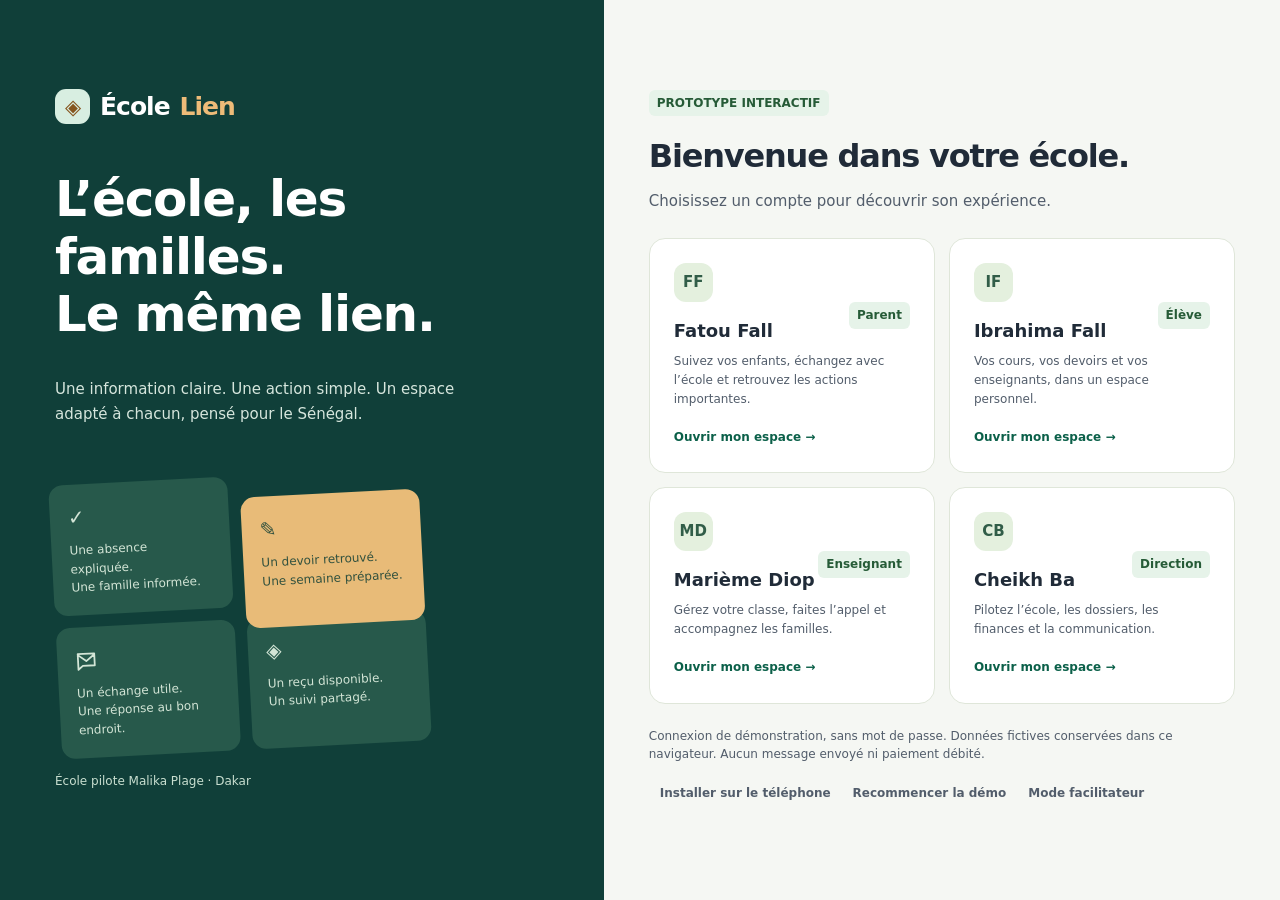
==== app.html @ 13fc46bd "Publish ÉcoleLien pilot prototype for online testing Static site for GitHub Pages: preview page, app" ====
<!doctype html><html lang="fr"><head><meta charset="utf-8"><meta name="robots" content="noindex, nofollow"><meta name="viewport" content="width=device-width,initial-scale=1,viewport-fit=cover"><meta name="theme-color" content="#0f5149"><meta name="description" content="ÉcoleLien, prototype de communication scolaire pour le Sénégal. Espaces parents, élèves, enseignants et direction."><title>ÉcoleLien · Votre école au quotidien</title><link rel="stylesheet" href="app.css"><link rel="stylesheet" href="screens.css"><link rel="stylesheet" href="readability.css?v=2"><link rel="stylesheet" href="pilot.css?v=3"><link rel="stylesheet" href="merge.css?v=4"><link rel="manifest" href="manifest.webmanifest"><link rel="apple-touch-icon" href="icon-192.png"></head><body><div id="root"></div><dialog id="modal"></dialog><div id="toast" role="status" hidden></div><script src="app.js"></script><script src="screens.js"></script><script src="location.js"></script><script src="pwa.js"></script><script src="merge.js?v=4"></script></body></html>
---- app.css ----
:root{--ink:#173c36;--green:#0f7561;--navy:#103f39;--mint:#d8eee1;--bg:#f5f7f3;--line:#e1e8df;--muted:#73827b;--amber:#a66a20;--rose:#9e4542}*{box-sizing:border-box}body{margin:0;background:var(--bg);color:var(--ink);font:14px system-ui,-apple-system,BlinkMacSystemFont,'Segoe UI',sans-serif}h1,h2,h3,.brand{font-family:system-ui,sans-serif}h1{font-size:32px;letter-spacing:-1.2px;margin:0 0 7px}h2{font-size:18px;margin:0 0 18px;letter-spacing:-.4px}h3{font-size:15px;margin:0 0 7px}p{line-height:1.65}button,input,select,textarea{font:inherit}button,a,select{touch-action:manipulation}button{cursor:pointer;border:0;border-radius:10px;background:#edf2eb;color:var(--ink);padding:11px 15px;font-weight:600}button:hover{filter:brightness(.96)}button:focus-visible,a:focus-visible{outline:3px solid #e9b25f;outline-offset:3px}button:disabled{opacity:.6;cursor:default}.primary{background:var(--green);color:white}.dark{background:var(--navy);color:white}.ghost{background:transparent;padding:7px;color:var(--muted)}.small{font-size:12px;padding:8px 11px}.danger{background:#f7e4e0;color:var(--rose)}a{color:var(--green)}input,select,textarea{border:1px solid #d8e2d8;background:white;color:var(--ink);border-radius:9px;padding:11px;width:100%}input[type=checkbox],input[type=radio]{width:auto;accent-color:var(--green)}label{display:block;font-size:12px;font-weight:600;margin:12px 0 6px}textarea{min-height:100px;resize:vertical}.brand{font-size:25px;font-weight:800;letter-spacing:-1px;display:flex;align-items:center;gap:10px}.mark{width:35px;height:35px;background:#d8eee1;color:#154c40;border-radius:11px;display:grid;place-items:center;font-size:21px}.brand em{color:#edbb78;font-style:normal}aside{width:238px;height:100vh;position:fixed;top:0;background:var(--navy);padding:28px 20px;color:#fff;display:flex;flex-direction:column}aside .school{font-size:11px;color:#a9c3b8;margin-top:25px;border-top:1px solid #366055;padding-top:18px}.nav{display:grid;gap:6px;margin-top:22px}.nav button{display:flex;align-items:center;gap:12px;text-align:left;background:transparent;color:#b8d1c3;font-size:13px;padding:12px}.nav button.active{background:#2b5b4e;color:white}.nav .count{margin-left:auto;background:#ddbc7c;color:#24493b;padding:2px 6px;border-radius:5px;font-size:10px}.aside-foot{margin-top:auto;padding-top:25px;color:#b1c7bc;font-size:11px}.aside-foot p{margin:7px 0}.main{margin-left:238px;max-width:1550px;padding:0 40px 50px}.top{height:83px;border-bottom:1px solid var(--line);display:flex;align-items:center;justify-content:space-between;gap:15px}.top-left{font-size:12px;color:var(--muted)}.top-right{display:flex;align-items:center;gap:14px}.identity{display:flex;align-items:center;gap:10px}.avatar{width:39px;height:39px;border-radius:12px;background:#dcebdd;display:grid;place-items:center;font-weight:800;color:#315d48}.identity b{display:block;font-size:12px}.identity small{color:var(--muted);font-size:10px}.content{padding-top:28px}.subtitle{color:var(--muted);margin:0 0 24px}.page-head{display:flex;align-items:center;justify-content:space-between;gap:18px}.demo{font-size:10px;padding:8px 12px;border-radius:7px;background:#f7efd9;color:#8c702b;margin-top:15px}.hero{position:relative;background:var(--navy);color:white;border-radius:20px;padding:28px;margin:24px 0;overflow:hidden;display:flex;align-items:center;justify-content:space-between;gap:20px}.hero:after{content:'';width:220px;height:220px;border:35px solid #285a4c;border-radius:50%;position:absolute;right:20px;top:-130px;pointer-events:none}.hero h2{font-size:24px;max-width:590px;margin:10px 0}.hero p{color:#b6d0c1;margin:0;max-width:530px}.hero button{position:relative;z-index:1;white-space:nowrap;background:#e8c181;color:#294a38}.eyebrow{font-size:10px;font-weight:700;letter-spacing:1.5px;text-transform:uppercase;color:#a7cbbb}.stats{display:grid;grid-template-columns:repeat(4,1fr);gap:15px;margin:22px 0}.stat{padding:20px;background:white;border:1px solid var(--line);border-radius:15px}.stat .label{display:flex;justify-content:space-between;color:var(--muted);font-size:12px}.stat strong{font-size:27px;display:block;margin:10px 0 5px;letter-spacing:-1px}.stat small{color:var(--muted);font-size:11px}.stat .icon{width:26px;height:26px;border-radius:8px;background:#edf4ea;display:grid;place-items:center;color:#4a795a}.grid{display:grid;grid-template-columns:1.6fr 1fr;gap:20px}.grid.equal{grid-template-columns:1fr 1fr}.card{background:white;border:1px solid var(--line);border-radius:16px;padding:23px;margin-bottom:20px}.card-head{display:flex;align-items:center;justify-content:space-between;gap:10px;margin-bottom:16px}.card-head h2{margin:0}.tag{display:inline-block;border-radius:6px;padding:4px 8px;font-size:10px;font-weight:600;background:#e6f3e9;color:#427453}.tag.amber{background:#fbefda;color:#9b6928}.tag.blue{background:#e8edf8;color:#4b69a4}.tag.rose{background:#fae9e5;color:#a5574a}.meta{font-size:11px;color:var(--muted);margin:6px 0}.row{display:flex;justify-content:space-between;align-items:center;gap:14px;padding:15px 0;border-bottom:1px solid #eef1e9}.row:last-child{border:0}.row p{margin:5px 0}.row .body{flex:1}.row.start{align-items:flex-start}.datebox{min-width:45px;border-radius:10px;padding:8px;text-align:center;background:#f1f4eb;color:#5d7954;font-size:10px}.datebox strong{font-size:19px;display:block}.toolbar{display:flex;gap:10px;align-items:center;flex-wrap:wrap;margin:18px 0}.toolbar input{flex:1;min-width:170px}.toolbar select{width:auto}.tabs{display:flex;gap:7px;flex-wrap:wrap;margin:18px 0}.tabs button{border-radius:30px;font-size:12px;padding:9px 14px}.tabs button.active{background:var(--mint);color:#245c43}.children{display:flex;gap:10px}.child{padding:12px 16px;background:white;border:1px solid var(--line);border-radius:14px;display:flex;align-items:center;gap:12px}.child.active{border-color:#559f75;background:#eef7ee}.child small{display:block;color:var(--muted);font-size:10px;margin-top:4px}.child .avatar{width:30px;height:30px;font-size:12px}.quick{display:grid;grid-template-columns:repeat(3,1fr);gap:9px}.quick button{text-align:left;padding:17px 13px;background:#f2f6ee;min-height:94px}.quick span{display:block;color:#47805a;font-size:20px;margin-bottom:13px}.post{padding:20px 0;border-bottom:1px solid var(--line)}.post:last-child{border:0}.post .post-head{display:flex;justify-content:space-between;align-items:flex-start}.post h3{font-size:17px;margin-top:8px}.post p{color:#5e7367;font-size:13px}.post button{font-size:12px}.post-footer{display:flex;gap:10px;align-items:center;flex-wrap:wrap}.checkline{display:flex;align-items:center;gap:10px}.checkline label{margin:0;font-size:12px}.taskdone{text-decoration:line-through;color:#8b9b8d}.list-select{width:180px}.empty{padding:25px;text-align:center;color:var(--muted)}.bubble{background:#eff4eb;border-radius:12px;padding:13px 16px;margin:12px 0;max-width:85%;font-size:13px}.bubble.mine{margin-left:auto;background:#ddefe0}.bubble small{display:block;color:#7a8e7b;font-size:10px;margin-bottom:5px}.chat-scroll{max-height:350px;overflow:auto}.conversation{width:100%;text-align:left;background:transparent;border-bottom:1px solid var(--line);border-radius:0;padding:17px 0}.conversation.active{color:var(--green)}.table-wrap{overflow:auto}table{width:100%;border-collapse:collapse;font-size:12px}td,th{text-align:left;padding:12px 9px;border-bottom:1px solid var(--line);vertical-align:middle}th{color:var(--muted);font-size:11px;font-weight:500}td select{min-width:105px;padding:7px;font-size:11px}.help{font-size:11px;color:var(--muted);line-height:1.65}.document{display:flex;align-items:center;gap:13px;padding:16px;background:#f5f7f0;border-radius:12px;margin:12px 0}.document .body{flex:1}.file-icon{width:40px;height:45px;background:#e1ecdf;border-radius:8px;display:grid;place-items:center;color:#497755;font-weight:700;font-size:10px}.notice{background:#edf5e8;border-radius:12px;padding:15px;color:#56734e;font-size:12px;margin:15px 0}.notice.amber{background:#fbf0de;color:#8d702e}.progress{height:7px;background:#edf1e9;border-radius:7px;margin:12px 0}.progress i{display:block;height:7px;background:#68a879;border-radius:7px}.week{display:grid;grid-template-columns:repeat(5,minmax(100px,1fr));gap:12px;min-width:600px}.day{background:#f4f6ef;border-radius:12px;padding:12px}.day h3{font-size:12px}.lesson{background:white;border-left:3px solid #6fa485;border-radius:6px;margin:12px 0;padding:12px 8px;font-size:12px}.lesson small{display:block;font-size:10px;color:var(--muted);margin:6px 0}.bottom-nav{display:none}dialog{border:0;border-radius:19px;padding:27px;max-width:540px;width:92%;max-height:90vh;overflow:auto;box-shadow:0 20px 90px #15332655}dialog::backdrop{background:#103e3870}dialog h2{font-size:22px}dialog .actions{display:flex;justify-content:flex-end;gap:9px;margin-top:20px}#toast{position:fixed;bottom:28px;right:25px;z-index:20;background:var(--navy);color:white;padding:15px 22px;border-radius:12px;max-width:85vw;box-shadow:0 10px 30px #103e3820}.login{display:grid;grid-template-columns:1fr 1.12fr;min-height:100vh}.login-intro{position:relative;background:var(--navy);padding:70px 55px;color:white;display:flex;flex-direction:column;justify-content:center;overflow:hidden}.login-intro h1{font-size:50px;line-height:1.15;max-width:470px;margin:45px 0 18px}.login-intro p{color:#b7cdbf;max-width:400px}.illustration{margin-top:35px;max-width:370px;display:grid;grid-template-columns:1fr 1fr;gap:12px;transform:rotate(-3deg)}.illustration div{border-radius:14px;padding:18px;background:#27594b;color:#d3e5d6;font-size:12px}.illustration div:nth-child(2){background:#e8bb78;color:#31513e;transform:translateY(22px)}.illustration b{font-size:20px;display:block;margin-bottom:8px}.login-panel{padding:50px 45px;align-self:center}.account-grid{display:grid;grid-template-columns:1fr 1fr;gap:14px;margin-top:25px}.account{background:white;border:1px solid #dfe6d9;border-radius:16px;padding:24px;text-align:left;min-height:200px;transition:.15s}.account:hover{transform:translateY(-3px);border-color:#519867;box-shadow:0 8px 25px #1c402c09}.account h3{font-size:18px;margin:15px 0 7px}.account p{font-size:12px;font-weight:400;color:var(--muted);margin:0 0 17px}.account .arrow{font-size:12px;color:var(--green)}.account .avatar{background:#e4f0de}.settings{display:grid;gap:13px}.settings .row{align-items:flex-start}.settings select{width:200px}.activity-dot{width:8px;height:8px;border-radius:50%;background:#7fac78;flex-shrink:0}.profile-card{display:flex;gap:15px;align-items:center}.pillrow{display:flex;gap:10px;flex-wrap:wrap}.footnote{font-size:10px;color:#8c988c;padding:10px 0}.statusbar{display:none}.long{white-space:normal}@media(min-width:1600px){.main{margin:auto;padding-left:275px}}@media(max-width:1100px){.main{padding:0 24px 40px}.quick{grid-template-columns:1fr 1fr}.top-left{max-width:160px}.login-intro{padding:40px}.login-intro h1{font-size:42px}.account{padding:18px}}@media(max-width:780px){aside{display:none}.main{margin:0;padding:0 18px 100px}.top{height:70px}.top-left{font-size:11px}.identity small{display:none}.identity b{font-size:11px}.identity .avatar{width:33px;height:33px}.content{padding-top:24px}h1{font-size:27px}.subtitle{font-size:12px;margin-bottom:20px}.page-head{align-items:flex-start}.stats{gap:10px;grid-template-columns:1fr 1fr}.stat{padding:16px}.stat strong{font-size:24px}.grid,.grid.equal{grid-template-columns:1fr;gap:0}.card{padding:19px}.hero{padding:22px;flex-direction:column;align-items:flex-start}.hero h2{font-size:22px}.hero p{font-size:12px}.hero button{margin-top:5px}.hero:after{right:-100px}.children{overflow:auto}.child{white-space:nowrap;flex-shrink:0;padding:10px 12px}.quick{grid-template-columns:repeat(3,1fr)}.quick button{font-size:11px;padding:13px 10px;min-height:80px}.bottom-nav{display:flex;position:fixed;bottom:0;left:0;right:0;z-index:10;padding:9px 8px calc(9px + env(safe-area-inset-bottom));background:#fffffff5;backdrop-filter:blur(12px);border-top:1px solid var(--line);justify-content:space-around}.bottom-nav button{background:transparent;font-size:9px;color:#7d8e7d;padding:6px;min-width:48px}.bottom-nav button span{display:block;font-size:19px;margin-bottom:4px}.bottom-nav .active{color:var(--green);background:#edf5e9}.demo{font-size:9px;line-height:1.5}.top .ghost{font-size:10px}.login{grid-template-columns:1fr}.login-intro{padding:27px}.login-intro h1{font-size:34px;margin:28px 0 10px}.login-intro p{font-size:12px}.illustration{display:none}.login-panel{padding:28px 20px}.login-panel h1{font-size:26px}.account{padding:17px;min-height:187px}.account h3{font-size:16px}.account p{font-size:11px}.account-grid{gap:10px}.toolbar select{max-width:100%}.list-select{width:130px}.settings select{width:150px}#toast{bottom:92px;left:18px;right:18px;max-width:none;font-size:12px}.document{flex-wrap:wrap}.top-right{gap:6px}.settings .row{flex-wrap:wrap}}
/* Platform-specific mobile prototypes. */
body[data-platform]{padding-top:32px}body[data-platform] .statusbar{display:flex;height:32px;position:fixed;top:0;left:0;right:0;z-index:30;align-items:center;justify-content:space-between;padding:0 23px;background:#f5f7f3;font-size:11px;font-weight:700;color:#163e34}body[data-platform] .camera{background:#183b30;position:absolute;left:50%;transform:translateX(-50%);top:5px;width:90px;height:21px;border-radius:14px}body[data-platform=android] .camera{height:10px;width:10px;border-radius:50%;top:10px}body[data-platform] .gesture{position:fixed;bottom:4px;left:50%;transform:translateX(-50%);width:110px;height:4px;border-radius:4px;background:#183b30;z-index:40;pointer-events:none}body[data-platform=android] .gesture{width:90px}body[data-platform] .bottom-nav{padding-bottom:21px}body[data-platform=ios]{--bg:#f2f3f5;font-family:-apple-system,BlinkMacSystemFont,'Segoe UI',sans-serif}body[data-platform=ios] .card{border:0;border-radius:16px}body[data-platform=ios] .top{background:#f2f3f5;border-bottom:0}body[data-platform=ios] h1{font-size:29px;font-weight:800}body[data-platform=ios] .bottom-nav{background:#f9fafbf2}body[data-platform=ios] .bottom-nav button.active{background:transparent}body[data-platform=ios] .tabs button{border-radius:9px}body[data-platform=ios] .demo{border-radius:9px}body[data-platform=ios] .primary{border-radius:11px}body[data-platform=android]{--bg:#f5f7ee;--line:#dfe6d7;font-family:Roboto,'Segoe UI',system-ui,sans-serif}body[data-platform=android] .card{border-radius:22px;background:#fffef8}body[data-platform=android] .primary{border-radius:25px;padding-left:20px;padding-right:20px}body[data-platform=android] .top{background:#edf3e2;border:0;margin:0 -18px;padding:0 18px}body[data-platform=android] .bottom-nav{background:#e8f0df;border:0}body[data-platform=android] .bottom-nav button.active{background:transparent}body[data-platform=android] .bottom-nav button.active span{background:#c7e4bd;border-radius:25px;padding:2px 13px}body[data-platform=android] .hero{border-radius:26px}body[data-platform=android] .account{border-radius:24px;background:#fffef8}body[data-platform] .login-intro{padding-top:27px}body[data-platform] .login-intro h1{font-size:31px}body[data-platform] .login-intro .footnote{display:none}body[data-platform] .login-panel{padding-top:24px}body[data-platform] .login-panel h1{font-size:24px}body[data-platform] .account-grid{margin-top:17px}body[data-platform] .account{min-height:170px;padding:15px}body[data-platform] .account h3{font-size:15px}body[data-platform] .account p{font-size:10px;margin-bottom:11px}body[data-platform] .account .avatar{width:32px;height:32px}body[data-platform] .account .tag{font-size:9px}body[data-platform] .top-left{font-size:10px;max-width:140px}body[data-platform] .identity b{font-size:10px}body[data-platform] .identity .avatar{width:28px;height:28px;font-size:10px}body[data-platform] .hero h2{font-size:20px}body[data-platform] .hero p{font-size:12px}body[data-platform] .stat strong{font-size:21px}body[data-platform] .settings select{width:140px}
/* Student-record dashboard inspired by ParentVUE workflows. */
:root{--purple:#2a6f61}body.vue .top{background:var(--purple);color:white;margin:0 -18px;padding:0 18px}body.vue .top-left,body.vue .identity small,body.vue .top .ghost{color:#e3f2ef}body.vue .identity .avatar{background:#36635a;color:white}.vue-banner{background:#2a6f61;color:white;margin:-24px -18px 20px;padding:19px 20px}.vue-banner h1{font-size:22px!important;letter-spacing:-.5px;margin-bottom:7px}.vue-banner p{margin:0;font-size:11px;color:#cee8e3}.vue-actions{display:grid;gap:9px;margin:17px 0}.vue-action{display:flex;gap:13px;align-items:center;width:100%;text-align:left;border-radius:12px;padding:17px;color:white;background:#1684d3;font-size:15px}.vue-action:nth-child(2){background:#31685d}.vue-action:nth-child(3){background:#ee962e}.vue-action .badge{margin-left:auto;border-radius:20px;padding:4px 8px;background:#ffffff30;font-size:11px}.student-card{border:1px solid #dce1e8;border-radius:15px;padding:18px;background:white;margin:15px 0}.student-card .profile-card h2{margin:0 0 4px;font-size:18px}.student-card .avatar{width:52px;height:52px;border-radius:50%;font-size:17px;background:#dbeeea;color:#2a6f61}.student-card p{font-size:11px;color:#7d7e8a;margin:5px 0}.student-modules{display:grid;grid-template-columns:repeat(3,1fr);gap:8px;margin-top:17px}.student-modules button{padding:15px 8px;border:1px solid #e2e3e9;background:#fafaff;font-size:10px;border-radius:10px;min-height:75px}.student-modules button span{font-size:24px;display:block;margin-bottom:9px;color:#2e6b5f}.student-modules .grades{background:#157dcc;border-color:#157dcc;color:white}.student-modules .grades span{color:white}.vue-summary{display:flex;justify-content:space-between;align-items:center;background:#eff8f6;padding:10px 12px;border-radius:9px;margin:14px 0 0;font-size:11px;color:#33665c}.subject-grid{display:grid;grid-template-columns:repeat(2,1fr);gap:11px;margin:18px 0}.subject-tile{color:white;text-align:left;border-radius:13px;min-height:157px;padding:16px;position:relative;overflow:hidden}.subject-tile h3{font-size:13px;color:white;min-height:31px}.subject-tile strong{display:block;font-size:35px;letter-spacing:-1.5px;margin:10px 0 8px}.subject-tile strong small{font-size:13px;letter-spacing:0;font-weight:400}.subject-tile .subject-teacher{font-size:10px;color:#ffffffe0}.subject-tile .coefficient{position:absolute;right:11px;top:11px;font-size:9px;background:#ffffff25;padding:4px 6px;border-radius:5px}.course-hero{background:#147ecd;color:white;padding:24px;border-radius:15px;margin:18px 0}.course-hero strong{display:block;font-size:43px;margin:12px 0}.course-hero p{color:#e6f2ff;font-size:12px}.grade-row{width:100%;display:flex;align-items:center;text-align:left;background:transparent;border-bottom:1px solid #e1e6e7;border-radius:0;padding:17px 0;gap:10px}.grade-row .body{flex:1}.grade-row .score{background:#e6f2e6;color:#3e7549;padding:10px;border-radius:9px;white-space:nowrap}.grade-row .score.low{background:#f7e5df;color:#a75c47}.profile-grid{display:grid;gap:12px}.profile-item{padding:13px 0;border-bottom:1px solid #e5e8e9}.profile-item small{display:block;color:#8a8894;font-size:10px;margin-bottom:6px}.academic-bar{display:flex;gap:10px;align-items:center;margin:16px 0}.academic-bar select{font-size:12px}.return-link{background:transparent;color:#2c6d60;padding:0;font-size:12px;margin-bottom:13px}.vue-note{padding:12px 15px;border-radius:9px;background:#ecf6f4;color:#396058;font-size:10px;line-height:1.65}.theme-button{font-size:16px!important;padding:6px!important}.vue-theme-dark{--bg:#151519;--ink:#edf5f3;--line:#38353e;--muted:#aabcb8;background:var(--bg);color:var(--ink)}.vue-theme-dark .main,.vue-theme-dark .content{background:#151519}.vue-theme-dark .card,.vue-theme-dark .student-card{background:#252d2b;border-color:#414e4b}.vue-theme-dark .student-modules button{background:#2d3735;color:#eee;border-color:#414e4b}.vue-theme-dark .student-modules .grades{background:#147dc9}.vue-theme-dark .vue-summary,.vue-theme-dark .vue-note{background:#304843;color:#cee8e3}.vue-theme-dark .bubble{background:#37363d}.vue-theme-dark .bubble.mine{background:#315240}.vue-theme-dark .row,.vue-theme-dark td,.vue-theme-dark th{border-color:#48434c}.vue-theme-dark input,.vue-theme-dark textarea,.vue-theme-dark select{background:#29312f;color:#eee;border-color:#455451}.vue-theme-dark .bottom-nav,.vue-theme-dark .statusbar{background:#232f2d!important;color:#eee}.vue-theme-dark .stat{background:#252f2d}.vue-theme-dark .document,.vue-theme-dark .day,.vue-theme-dark .lesson{background:#2b3634}.vue-theme-dark .top{background:#2a6f61!important}.vue-theme-dark .checkline label{color:#eee}@media(min-width:781px){body.vue .top{margin:0 -40px;padding:0 40px}.vue-banner{margin:-28px -40px 20px;padding:22px 40px}.student-cards{display:grid;grid-template-columns:1fr 1fr;gap:18px}.subject-grid{grid-template-columns:repeat(3,1fr)}.student-modules button{font-size:12px}}
---- screens.css ----
body.screens{--blue:#1680d4}body.screens .top{height:64px!important;background:#272727!important;color:#fff}.screen-top{display:flex;align-items:center;justify-content:space-between;gap:10px;width:100%}.screen-top h1{margin:0!important;color:white;font-size:17px!important;letter-spacing:-.4px}.screen-top button{background:transparent;color:white;padding:9px;font-size:20px}.screen-top .back{font-size:30px}.screens .vue-banner{display:none}.screens .demo{font-size:9px}.screens .content{padding-top:17px}.screens .student-card{border:1px solid #555;border-radius:12px;cursor:pointer}.screens .student-card .events{background:#ed8b26;color:white;margin-left:auto;white-space:nowrap;font-size:11px}.screens .student-card .profile-card{align-items:flex-start;flex-wrap:wrap}.screens .student-card .avatar{background:#d7ece8}.screens .student-card h2{font-size:19px}.student-summary{width:100%;background:transparent;text-align:left;padding:0;color:inherit;display:flex;align-items:center;gap:12px}.student-summary .body{flex:1}.selected-student{position:sticky;top:32px;z-index:5;background:#eeeeef;display:flex;align-items:center;gap:13px;padding:14px;border:1px solid #d3d1d5;border-radius:10px;margin-bottom:17px;width:100%;text-align:left;color:inherit}.selected-student .body{flex:1}.selected-student h3{font-size:18px;margin-bottom:4px}.selected-student .meta{font-size:10px}.selected-student .avatar{height:55px;width:48px;border-radius:9px;font-size:18px}.selected-student .chevron{font-size:22px}.module-heading{display:flex;align-items:center;justify-content:space-between;padding:13px 16px;background:#e5e4e8;border-radius:11px 11px 0 0;border-bottom:1px solid #cac8cc}.module-heading h2{margin:0;font-size:20px}.module-heading button{background:transparent;font-size:18px;color:inherit}.grade-panel{border:1px solid #ccc;border-radius:12px;overflow:hidden;margin-bottom:16px;padding-bottom:12px}.grade-panel .academic-bar{padding:0 12px;margin:13px 0}.grade-panel .subject-grid{padding:0 12px;margin:0;grid-template-columns:repeat(3,minmax(0,1fr));gap:8px}.screens .subject-tile{padding:12px 7px;min-height:143px;border-radius:11px;text-align:center}.screens .subject-tile h3{font-size:11px;min-height:33px;line-height:1.3}.screens .subject-tile strong{font-size:24px;margin:13px 0}.screens .subject-tile strong small{font-size:10px}.screens .subject-tile .coefficient{position:static;font-size:8px}.screens .subject-tile .subject-teacher{font-size:8px}.tile-symbol{opacity:.3;font-size:40px;display:block;margin:7px 0;font-weight:800}.module-grid{display:grid;grid-template-columns:repeat(3,minmax(0,1fr));gap:8px;padding:12px}.module-grid button{border:1px solid #aaa;background:#f4f3f5;color:#323039;min-height:100px;font-size:10px;border-radius:10px;display:flex;align-items:center;justify-content:center;flex-direction:column;gap:13px}.module-grid button .symbol{font-size:32px;color:#535059}.module-grid .star{font-size:10px;color:#a87835}.assignment-list{background:#fafafa;border:1px solid #ddd;border-radius:11px;padding:0 13px;overflow:hidden}.assignment-row{display:flex;gap:10px;width:100%;padding:17px 0;align-items:center;text-align:left;color:inherit;background:transparent;border-bottom:1px solid #ccc;border-radius:0}.assignment-row:last-child{border:0}.assignment-row .due{width:41px;text-align:center;font-size:10px;flex-shrink:0;color:#89858d}.assignment-row .due strong{display:block;font-size:19px;color:inherit}.assignment-row .body{flex:1;min-width:0}.assignment-row h3{font-size:14px;white-space:normal;line-height:1.4}.assignment-row .scorebox{background:#167b36;color:white;border-radius:9px;padding:14px 8px;min-width:50px;text-align:center;font-size:13px}.assignment-row .scorebar{height:12px;background:#d1d1d1;margin:7px 0;border-radius:2px}.assignment-row .scorebar i{display:block;height:100%;background:#118325}.assignment-row .tiny{font-size:10px;color:#7e7a83}.assignment-details .row{align-items:flex-start}.assignment-details .row span:first-child{color:#8c8694;min-width:90px}.assignment-details .row span:last-child{font-weight:600;text-align:right;word-break:break-word}.assignment-details h2{font-size:19px}.account-tabs{display:grid;grid-template-columns:repeat(4,1fr);gap:4px;margin:13px -5px 20px}.account-tabs button{font-size:10px;padding:12px 4px;background:transparent;color:inherit}.account-tabs button.active{background:#dedce2;border-radius:9px 9px 0 0;font-weight:800}.settingrow{display:flex;justify-content:space-between;align-items:center;gap:15px;border-bottom:1px solid #ddd;padding:18px 0}.settingrow p{font-size:11px}.toggle{appearance:none!important;width:43px!important;height:25px;background:#999;border-radius:20px;position:relative;border:0;padding:0!important;cursor:pointer}.toggle:before{content:'';height:19px;width:19px;background:#fff;position:absolute;left:3px;top:3px;border-radius:50%;transition:transform .15s}.toggle:checked{background:#1786df}.toggle:checked:before{transform:translateX(18px)}.contact-display{padding:16px;border-radius:12px;background:#f0eef2;margin:12px 0}.contact-display b{display:block;margin:5px 0}.contact-display p{font-size:11px}.mail-folders{display:grid;gap:1px;border:1px solid #ccc;border-radius:10px;overflow:hidden;margin:15px 0}.mail-folders button{display:flex;align-items:center;gap:17px;background:#f3f2f5;padding:18px;text-align:left;border-radius:0;color:inherit}.mail-folders .symbol{font-size:26px;width:28px}.mail-folders .count{margin-left:auto;background:#29549a;color:white;border-radius:8px;padding:4px 8px}.sheet{position:fixed;bottom:0;top:auto;left:0;right:0;width:100%;max-width:100%;max-height:85vh;border-radius:22px 22px 0 0;margin:0;padding:22px;background:#f3f1f5;color:#262f2d}.sheet .handle{width:44px;height:5px;background:#aaa;border-radius:5px;margin:0 auto 15px}.sheet h2{text-align:center}.drawer{position:fixed;left:0;right:auto;top:0;bottom:0;width:86%;max-width:370px;height:100vh;max-height:100vh;margin:0;border-radius:0;padding:0;background:#151515;color:#eee}.drawer header{background:#2a6f61;padding:40px 20px 27px;font-size:23px;font-weight:800}.drawer button{display:block;width:100%;padding:17px;text-align:left;border-bottom:1px solid #303937;background:transparent;color:#eee;border-radius:0}.drawer footer{padding:20px;color:#465350;font-size:11px}.tutorial{display:grid;gap:14px}.tutorial button{border:2px solid #73b754;color:inherit;background:transparent;text-align:left;padding:18px;line-height:1.5}.tutorial button h3{margin-bottom:8px}.fav-option{display:flex;justify-content:space-between;gap:14px;padding:13px;border-bottom:1px solid #ddd}.new-badge{background:#88b957;color:white;border-radius:6px;font-size:9px;padding:4px 7px}.id-card{background:linear-gradient(130deg,#2d6c5f,#2a7292);color:white;border-radius:18px;padding:25px;min-height:240px}.id-card h2{color:white;font-size:23px;margin:20px 0 10px}.id-card small{color:#d9ebe7}.id-card .avatar{background:#d1e6e2;color:#30695d;width:65px;height:65px}.screens.vue-theme-dark{background:#111}.screens.vue-theme-dark .student-card,.screens.vue-theme-dark .selected-student,.screens.vue-theme-dark .module-heading{background:#282828;color:#eee;border-color:#565656}.screens.vue-theme-dark .selected-student{background:#222}.screens.vue-theme-dark .grade-panel,.screens.vue-theme-dark .module-grid button,.screens.vue-theme-dark .assignment-list{border-color:#555;background:#181818;color:#eee}.screens.vue-theme-dark .module-grid button{background:#282828;color:#eee}.screens.vue-theme-dark .module-grid .symbol{color:#eee}.screens.vue-theme-dark .assignment-row{border-color:#444}.screens.vue-theme-dark .mail-folders button,.screens.vue-theme-dark .contact-display,.screens.vue-theme-dark .account-tabs button.active{background:#292929;color:#eee}.screens.vue-theme-dark .bottom-nav{background:#292929!important}.screens.vue-theme-dark .sheet{background:#202020;color:#eee}.screens.vue-theme-dark dialog{background:#252525;color:#eee}.screens.vue-theme-dark .settingrow,.screens.vue-theme-dark .fav-option{border-color:#4e4a50}.screens .bottom-nav .symbol{font-size:21px}.screens .bottom-nav button{font-size:9px}.screens .bottom-nav button.active{background:transparent}.screens.vue-theme-dark .statusbar{background:#272727!important}.screens .bottom-nav{padding-bottom:23px}.screens .modal-close{background:transparent}.screens .tabs select{font-size:11px}.phone-hint{font-size:10px;color:#999;line-height:1.5}@media(min-width:781px){.screens .grade-panel .subject-grid{grid-template-columns:repeat(3,1fr)}.screens .module-grid{grid-template-columns:repeat(4,1fr)}.sheet{max-width:600px;left:50%;transform:translateX(-50%);border-radius:22px 22px 0 0}}
.location-shell{max-width:620px;margin:0 auto;padding:30px 20px 60px;color:#252339}.location-brand{font-size:26px;font-weight:800;color:#2d6c60;display:flex;align-items:center;justify-content:space-between;margin-bottom:28px}.location-brand span{font-size:10px;letter-spacing:2px;color:#999}.location-steps{display:flex;gap:7px;margin:20px 0 27px}.location-steps button{display:flex;align-items:center;gap:7px;padding:10px 9px;background:#e4eeec;color:#435652;font-size:10px;flex:1}.location-steps b{background:#fff;color:#35645b;border-radius:50%;padding:4px 7px}.location-steps button.active{background:#2a6f61;color:white}.location-shell h1{font-size:27px!important;line-height:1.2}.location-sub{font-size:12px;color:#8a8090;margin:13px 0 24px}.location-card{padding:21px;background:white;border:1px solid #dfe8e6;border-radius:15px}.location-help{font-size:11px;color:#8c8292;line-height:1.65}.location-path{padding:13px;background:#edf1e7;color:#567248;font-size:12px;border-radius:9px;margin:15px 0}.school-option{border:1px solid #d6e4e1;border-radius:12px;padding:17px;margin:14px 0}.school-cardhead{display:flex;justify-content:space-between;align-items:center;gap:10px}.school-cardhead h3{font-size:17px;margin:12px 0 7px}.school-cardhead p{font-size:11px;color:#465350}.school-icon{font-size:28px;color:#30695d}.school-details{font-size:11px;color:#8b8090;line-height:1.65}.school-option .primary{font-size:11px}.school-option a{font-size:10px;align-self:center;color:#35645a}.location-notes{padding:18px 5px;font-size:11px;line-height:1.65;color:#8b8090;margin-top:18px}.location-notes h3{color:#445551}.location-notes a{color:#405954}.location-foot{font-size:10px;color:#9c93a1;line-height:1.6}.school-context{display:flex;gap:7px;justify-content:space-between;background:#eaf4f2;border-radius:9px;padding:7px;margin-bottom:16px}.school-context button{background:transparent;color:#35645a;text-align:left;padding:6px;font-size:11px}.school-context small{display:block;font-size:9px;margin-top:5px;color:#415853}.vue-theme-dark .school-context{background:#2a403c}.vue-theme-dark .school-context button{color:#d2e9e5}.vue-theme-dark .location-shell{color:#eee}.vue-theme-dark .location-card,.vue-theme-dark .school-option{background:#27252b;border-color:#435652}.vue-theme-dark .location-steps button{background:#2d403c;color:#a3c8c1}.vue-theme-dark .location-steps .active{background:#2a6f61}.vue-theme-dark .location-path{background:#2a4434;color:#b6ceaa}.vue-theme-dark .location-brand{color:#afd8d0}
---- readability.css ----
/* Readable typography and contrast on light surfaces. */
:root{--read-ink:#202b38;--read-muted:#525d6b;--read-purple:#247565;--read-green:#0b6049}
html{-webkit-text-size-adjust:100%;text-size-adjust:100%}
body:not(.vue-theme-dark){--ink:var(--read-ink);--muted:var(--read-muted);--green:var(--read-green);color:var(--read-ink)}
body:not(.vue-theme-dark) :is(.subtitle,.meta,.help,.hint,.mini,.footnote,.phone-hint,.location-sub,.location-help,.school-details,.location-notes,.location-foot,.kpi-caption){color:var(--read-muted)}
body:not(.vue-theme-dark) :is(.location-card,.school-option,.card,.student-card,.assignment-list,.contact-display,.account){color:var(--read-ink)}
body:not(.vue-theme-dark) :is(.card,.student-card,.account,.location-card,.school-option) :is(p,small){color:var(--read-muted)}
body:not(.vue-theme-dark) :is(.location-brand span,.school-cardhead p,.location-notes h3,.profile-item small,.student-card p,.assignment-row .tiny,.assignment-row .due,.stat small,.stat span,.stat .label,th){color:var(--read-muted)}
body:not(.vue-theme-dark) :is(.school-context button,.school-context small,.school-option a,.location-notes a,.return-link){color:var(--read-purple)}
body:not(.vue-theme-dark) :is(.location-steps button,.location-steps b){color:#33665c}
body:not(.vue-theme-dark) .location-steps button.active{background:#247565;color:white}
body:not(.vue-theme-dark) :is(.vue-summary,.vue-note){background:#eaf5f3;color:#32675c}
body:not(.vue-theme-dark) :is(.notice,.location-path){background:#edf4e7;color:#385830}
body:not(.vue-theme-dark) :is(.notice.amber,.note,.demo){background:#fff0d9;color:#78501b}
body:not(.vue-theme-dark) .tag{background:#e6f3e9;color:#265b37}
body:not(.vue-theme-dark) .tag.amber{background:#fbefda;color:#795019}
body:not(.vue-theme-dark) .tag.blue{background:#e8edf8;color:#294c8a}
body:not(.vue-theme-dark) .tag.rose{background:#fae9e5;color:#903a30}
body:not(.vue-theme-dark) .bottom-nav button{color:#525d6b}
body:not(.vue-theme-dark) .bottom-nav button.active{color:#0b6049}
body:not(.vue-theme-dark) .assignment-row .due strong{color:#202b38}
body:not(.vue-theme-dark) .assignment-details .row span:first-child{color:#525d6b}
body:not(.vue-theme-dark) :is(input,select,textarea){background:#fff;color:#202b38;border-color:#8993a0}
body:not(.vue-theme-dark) ::placeholder{color:#626c79;opacity:1}
body:not(.vue-theme-dark) :is(.primary,.dark){background:#0b6049;color:white}
body:not(.vue-theme-dark) .student-modules .grades{background:#175d93;border-color:#175d93;color:white}
body:not(.vue-theme-dark) .student-modules .grades span{color:white}
body:not(.vue-theme-dark) .positive{color:#176336}
body:not(.vue-theme-dark) .negative{color:#963c32}
body:not(.vue-theme-dark) :is(.pill,.badge,.notice-result,.formula){color:#31582c}
body:not(.vue-theme-dark) .link{color:#0b6049}
body:not(.vue-theme-dark) .brand span{color:#86551e}
body:not(.vue-theme-dark) .intro p,body:not(.vue-theme-dark) .note{color:#525d6b}
body:not(.vue-theme-dark) .intro .demo{color:#62451a}
body:not(.vue-theme-dark) :is(.login-intro,.hero) p{color:#d6e6dd}
body:not(.vue-theme-dark) :is(.login-intro,.hero) :is(.eyebrow,.footnote){color:#c9dfd0}
body:not(.vue-theme-dark) :is(.login-intro,.hero,.vue-banner,.id-card) :is(h1,h2,h3){color:#fff}
body:not(.vue-theme-dark) .vue-banner p{color:#e4f2ef}
body:not(.vue-theme-dark) .id-card :is(p,small){color:#e6f3f0}
body:not(.vue-theme-dark) .top :is(.top-left,.identity small,.ghost){color:#fff}
body:not(.vue-theme-dark) .hero button{color:#294a38}
.vue-action{color:#fff!important}.vue-action:nth-child(2){background:#237665!important}.vue-action:nth-child(3){background:#955015!important}
.student-card .events{background:#955015!important;color:#fff!important}
.subject-tile:nth-child(6n+1){background:#00657a!important}.subject-tile:nth-child(6n+2){background:#174b91!important}.subject-tile:nth-child(6n+3){background:#227766!important}.subject-tile:nth-child(6n+4){background:#267364!important}.subject-tile:nth-child(6n+5){background:#92511c!important}.subject-tile:nth-child(6n+6){background:#6b5516!important}
.subject-tile :is(h3,strong,small,.subject-teacher,.coefficient){color:white!important;opacity:1!important}
.course-hero{background:#175d93!important;color:white}.course-hero :is(h2,p,small){color:white!important}
body{font-size:15px;line-height:1.55}
:is(.meta,.help,.hint,.footnote,.phone-hint,.location-sub,.location-help,.school-details,.location-notes,.location-foot,.kpi-caption,.school-context small,.school-cardhead p,.tag,.demo,.stat small,.stat .label,.account small,.account p,.location-brand span,.school-option a,.location-notes a,.account .arrow){font-size:12px!important;line-height:1.55!important}
:is(label,th,.small,.location-steps button,.school-option .primary,.account-tabs button,.module-grid button,.bottom-nav button,.student-modules button,.top-left,.identity b){font-size:12px!important}
:is(.subject-tile .subject-teacher,.subject-tile .coefficient,.assignment-row .tiny,.assignment-row .due){font-size:11px!important;line-height:1.45}
.screens .subject-tile h3{font-size:12px;min-height:35px;line-height:1.4}
.screens .subject-tile{min-height:160px}
.screens .module-grid button{min-height:110px;line-height:1.4}
.school-context small{white-space:normal}.location-steps button{flex-wrap:wrap;justify-content:center;min-height:52px}
button:disabled{opacity:1;color:#59606a!important;background:#e5e7eb!important;border:1px solid #bcc2ca}
button:focus-visible,a:focus-visible,input:focus-visible,select:focus-visible,textarea:focus-visible{outline:3px solid #174b91;outline-offset:3px}
.vue-theme-dark :is(.meta,.help,.hint,.footnote,.phone-hint,.location-sub,.location-help,.school-details,.location-notes,.location-foot,.kpi-caption,.school-cardhead p,.profile-item small,.assignment-row .tiny){color:#becbc8}
.vue-theme-dark :is(.location-brand span,.location-notes h3,.school-context small){color:#c3dcd7}
.vue-theme-dark .tag{background:#d8eee1;color:#265b37}.vue-theme-dark .tag.amber{background:#fbefda;color:#795019}.vue-theme-dark .tag.blue{background:#e8edf8;color:#294c8a}
.vue-theme-dark button:disabled{background:#3b3b43!important;color:#ceced5!important;border-color:#777}
.vue-theme-dark :is(.sheet,.drawer,dialog) .help{color:#becbc8}
@media(max-width:780px){input:not([type=checkbox]):not([type=radio]),select,textarea{font-size:16px!important}.page-head{flex-wrap:wrap}.screen-top h1{font-size:18px!important}.bottom-nav button{font-size:11px!important;min-height:52px;max-width:95px;white-space:normal}.location-shell h1{font-size:26px!important}.school-option .pillrow button{white-space:normal;line-height:1.45}.school-context b{font-size:13px}.screens .subject-grid{gap:8px}.screens .subject-tile{padding:12px 7px}.screens .subject-tile strong{font-size:22px}.account-tabs button{padding:13px 3px}.demo{font-size:11px!important}.main{padding-bottom:115px}}

body:not(.vue-theme-dark) .intro .eyebrow{color:#466340}.mobiletools{font-size:12px}.mobiletools button{font-size:12px}.vue-theme-dark .bottom-nav button{color:#becbc8}.vue-theme-dark .bottom-nav button.active{color:#bce5cf}
/* Dark theme controls must own their foreground and background together. */
.vue-theme-dark button{background:#35413f;color:#edf7f5}
.vue-theme-dark button.primary,.vue-theme-dark button.dark{background:#0b6049;color:#fff}
.vue-theme-dark button.danger{background:#59302f;color:#ffe8e3}
.vue-theme-dark button.ghost{background:transparent;color:#cdddda}
.vue-theme-dark .quick button{background:#edf3e8;color:#213d2f;font-weight:700}
.vue-theme-dark .quick button span{color:#2e6845}
.vue-theme-dark .row button.small:not(.primary):not(.dark):not(.danger){background:#edf3e8;color:#213d2f;border:1px solid #b2c5ac}
.vue-theme-dark .tabs button{background:#35413f;color:#edf7f5}
.vue-theme-dark .tabs button.active{background:#d8eee1;color:#245c43}
.vue-theme-dark .account{background:#252f2d;color:#edf7f5;border-color:#455451}
.vue-theme-dark .account :is(p,small){color:#becbc8}
.vue-theme-dark .account .arrow{color:#bce5cf}
.vue-theme-dark .child{background:#2b3634;color:#edf7f5;border-color:#455451}
.vue-theme-dark .child.active{background:#334b3b;color:#edf7f5;border-color:#92b98b}
.vue-theme-dark .child small{color:#becbc8}
.vue-theme-dark .pillrow button:not(.primary):not(.danger):not(.events){background:#35413f;color:#edf7f5}
.vue-theme-dark .hero button{background:#e8c181;color:#294a38}
.vue-theme-dark .student-card .events{background:#955015;color:#fff}
.vue-theme-dark .student-summary{background:transparent;color:#edf7f5}
.vue-theme-dark .module-heading button{background:transparent;color:#edf7f5}
.vue-theme-dark .assignment-row,.vue-theme-dark .grade-row{background:transparent;color:#edf7f5}
.vue-theme-dark .assignment-row .due strong{color:#edf7f5}
.vue-theme-dark .conversation{background:transparent;color:#edf7f5}
.vue-theme-dark .conversation.active{color:#bce5cf}
.vue-theme-dark .account-tabs button{background:transparent;color:#edf7f5}
.vue-theme-dark .account-tabs button.active{background:#35413f;color:#edf7f5}
.vue-theme-dark .return-link{background:transparent;color:#baded7}
.vue-theme-dark .location-steps button{background:#2d403c;color:#cee7e2}
.vue-theme-dark .location-steps button.active{background:#2a6f61;color:white}
.vue-theme-dark .location-steps b{background:#e7f3f1;color:#33665c}
.vue-theme-dark .location-brand span{color:#becbc8}
.vue-theme-dark .sheet .student-summary{background:#2b3634;color:#edf7f5}
.vue-theme-dark .drawer button{background:transparent;color:#edf7f5}
.vue-theme-dark .tutorial button{background:transparent;color:#edf7f5}
.vue-theme-dark .screen-top button{background:transparent;color:#fff}
.vue-theme-dark .bottom-nav button{background:transparent;color:#cdddda}
.vue-theme-dark .bottom-nav button.active{background:transparent;color:#bce5cf}
.screens.vue-theme-dark .statusbar{background:#272727!important;color:#f3f1f5!important}
.screens.vue-theme-dark .statusbar .camera{background:#0b0b0d}
.screens.vue-theme-dark .gesture{background:#cdddda}
body:not(.vue-theme-dark) .quick button{background:#f2f6ee;color:#213d2f;font-weight:700}
body:not(.vue-theme-dark) .quick button span{color:#2e6845}
body:not(.vue-theme-dark) .row button.small:not(.primary):not(.dark):not(.danger){background:#edf3e8;color:#213d2f}
---- pilot.css ----
/* Shared green/gold identity, using phone system fonts and local SVG icons. */
body,button,input,select,textarea{font-family:system-ui,-apple-system,BlinkMacSystemFont,'Segoe UI',sans-serif}h1,h2,h3,.brand{font-family:inherit}body.vue,body.screens{--purple:#0b6049;--blue:#0b6049}body:not(.vue-theme-dark){--bg:#f5f7f3;--green:#0b6049;--navy:#103f39;--ink:#202b38;--muted:#525d6b;background:#f5f7f3}body.screens .top{background:#103f39!important;color:#fff}.screens .screen-top h1,.screens .screen-top button{color:#fff!important}.location-brand{color:#0b6049}body:not(.vue-theme-dark) .location-steps button{color:#294a38}body:not(.vue-theme-dark) .location-steps button.active{background:#0b6049;color:white}body:not(.vue-theme-dark) .vue-summary{background:#edf4eb;color:#234d3b}.screens .vue-action{background:#0b6049;color:white}.screens .vue-action .badge{color:#fff;background:#ffffff20}.screens .student-card{border-color:#d1ddd4}.screens .student-card .avatar{background:#dcebdd;color:#315d48}.drawer header{background:#103f39}.drawer{background:#103f39}.drawer button{color:#fff;border-color:#416455}.drawer footer{color:#d6e6dd}.id-card{background:linear-gradient(130deg,#103f39,#0b6049)}.id-card .avatar{background:#dcebdd;color:#315d48}.return-link,body:not(.vue-theme-dark) .return-link{color:#0b6049}.screens .module-grid button{background:#f2f6ee;border-color:#c6d5cb;color:#213d2f}.screens .module-grid .symbol{color:#0b6049}body:not(.vue-theme-dark) .account-tabs button.active{background:#e1eddf}.screens .events{background:#86551e!important;color:#fff}.ui-icon{width:22px;height:22px;display:inline-block;vertical-align:middle;flex-shrink:0}.symbol .ui-icon{width:30px;height:30px}.bottom-nav .ui-icon{width:23px;height:23px}.quick .ui-icon{width:27px;height:27px}.ui-icon path{vector-effect:non-scaling-stroke}.demo.compact-strip{margin:0;padding:6px 10px;border-radius:0;font-size:11px!important;line-height:1.35;min-height:0}.school-context{display:none!important}.content{padding-top:16px}.today{font-size:13px;color:var(--muted);margin:4px 0 16px}.todo{border-top:4px solid #0b6049}.todo-item{padding:16px;border-radius:12px;margin-bottom:8px}.todo-item.urgent{background:#fff0d9;border-left:4px solid #86551e}.todo-item p{color:#3e4650!important;margin:8px 0 12px}.todo-item h3{font-size:17px;margin-top:8px}.todo-row{display:flex;align-items:center;gap:12px;justify-content:space-between;padding:14px 0;border-bottom:1px solid var(--line)}.todo-row:last-child{border:0}.todo-row div{flex:1;min-width:0}.todo-row small{display:block;margin-top:5px;color:var(--muted)}.todo-row button{min-height:44px;white-space:nowrap}.receipt-confirmed{color:#176336!important;background:#edf4eb;padding:12px;border-radius:8px;font-size:13px}.attendance-summary{display:flex;justify-content:space-between;gap:8px;position:sticky;top:32px;background:#edf4eb;color:#234d3b;padding:13px;z-index:4;border-radius:8px}.attendance-person{display:flex;align-items:center;justify-content:space-between;gap:8px;padding:12px 0;border-bottom:1px solid var(--line)}.attendance-person b{font-size:14px}.attendance-person small{display:block;color:var(--muted);margin-top:4px}.attendance-taps{display:flex;gap:5px}.attendance-taps button{padding:11px 9px;min-height:44px;font-size:12px;border:1px solid #bccabd}.attendance-taps button.selected{background:#903a30;color:#fff;border-color:#903a30}.attendance-save{position:sticky;bottom:85px;display:flex;gap:7px;flex-wrap:wrap;padding:12px 0;background:var(--bg);z-index:3}.sms-phone{max-width:320px;margin:auto;border:7px solid #34463f;border-radius:18px;padding:15px;background:#f1f5ec;color:#202b38}.sms-phone-head{font-weight:700;border-bottom:1px solid #c6d5cb;padding:8px 0}.sms-bubble{background:#fff;border-radius:12px;padding:14px;margin:15px 0}.sms-bubble p{color:#202b38!important}.sms-phone input{color:#202b38!important;background:#fff!important}.sms-phone label{color:#202b38}.phone-hint,.vue-note{display:none}.facilitator-mode .phone-hint,.facilitator-mode .vue-note{display:block}.facilitator-mode .compact-strip:after{content:' · Facilitateur';font-weight:700}body.vue-theme-dark .todo-item.urgent{background:#46351b;color:#fff}body.vue-theme-dark .todo-item p{color:#fff!important}body.vue-theme-dark .attendance-summary{background:#315240;color:#fff}body.vue-theme-dark .sms-bubble,body.vue-theme-dark .sms-bubble p{color:#202b38!important}body.vue-theme-dark .receipt-confirmed{color:#234d3b!important}.selected-student{position:static}@media(max-width:780px){.screens .card{padding:16px}.todo-row small{font-size:12px}.attendance-taps button{font-size:12px}.screens .top{height:54px!important}.todo .card-head{margin-bottom:12px}.main{padding-bottom:90px}.module-grid button{min-height:94px;font-size:12px!important}.school-option .ui-icon{color:#0b6049}}
---- merge.css ----
/* ÉcoleLien · fusion v4 — parent « À faire » and facilitator bar, on the shared green/gold identity */
:root{--td-green:#0b6049;--td-ink:#202b38;--td-muted:#525d6b;--td-line:#dfe7dc;--td-card:#fff;--td-bg:#f5f7f3;--td-gold:#b37a35;--td-gold-soft:#fbf1e2;--td-red:#a8402f;--td-red-soft:#fbeae6;--td-amber:#8a5a12;--td-ok:#1d6b45;--td-ok-soft:#e5f3ea}
body.vue-theme-dark{--td-ink:#e8efe9;--td-muted:#a9b8ae;--td-line:#34413b;--td-card:#1f2724;--td-bg:#151a18;--td-gold-soft:#3a2f20;--td-red-soft:#3d2420;--td-ok-soft:#1e3328}

.td{background:var(--td-card);border:1px solid var(--td-line);border-top:4px solid var(--td-green);border-radius:16px;padding:16px 14px 12px;margin:12px 0 14px;color:var(--td-ink)}
.td-head{display:flex;align-items:center;justify-content:space-between;margin:0 2px 10px}
.td-head h2{margin:0;font-size:19px;letter-spacing:-.3px;color:var(--td-ink)}
.td-count{font-size:12px;font-weight:700;background:var(--td-gold-soft);color:var(--td-amber);padding:4px 10px;border-radius:999px}
.td-count.clear{background:var(--td-ok-soft);color:var(--td-ok)}
.td-item{padding:13px 12px;border-radius:12px;background:var(--td-bg);border-left:4px solid var(--td-gold);margin-bottom:9px}
.td-item.urgent{background:var(--td-red-soft);border-left-color:var(--td-red)}
.td-item.done{border-left-color:var(--td-ok);opacity:.85}
.td-meta{display:flex;flex-wrap:wrap;align-items:center;gap:8px;font-size:12px;color:var(--td-muted)}
.td-tag{font-size:11px;font-weight:800;text-transform:uppercase;letter-spacing:.6px;color:var(--td-amber)}
.td-item.urgent .td-tag{color:var(--td-red)}.td-item.done .td-tag{color:var(--td-ok)}.td-tag.info{color:var(--td-green)}
.td-item h3{margin:5px 0 3px;font-size:15.5px;line-height:1.3;color:var(--td-ink)}
.td-item p{margin:0;font-size:13.5px;line-height:1.5;color:var(--td-muted)}
.td-action{margin-top:10px}
.td-action button{width:100%;min-height:46px;font-size:15px;font-weight:700;border-radius:11px;border:0}
.td-action button.primary{background:var(--td-green)!important;color:#fff!important}
.td-item.urgent .td-action button.primary{background:var(--td-red)!important}
.td-follow{display:flex!important;align-items:center;gap:10px;width:100%;text-align:left;background:transparent!important;border:1px dashed var(--td-line)!important;border-radius:12px;padding:12px!important;margin:2px 0 6px;color:var(--td-ink)!important;min-height:48px;font-size:14px}
.td-follow-text{flex:1}
.td-empty{padding:12px;border-radius:12px;background:var(--td-ok-soft);color:var(--td-ok);font-weight:600;margin:0 0 8px}
.td-done{margin-top:6px;border-top:1px solid var(--td-line);padding-top:6px}
.td-done summary{cursor:pointer;font-size:13px;font-weight:700;color:var(--td-muted);padding:8px 2px;min-height:36px}
.td-child{font-size:14px;margin:16px 0 6px}

.fac-bar{background:#fff7e8;border:1px dashed var(--td-gold);border-radius:14px;padding:12px 14px;margin:0 0 12px;color:#5b4216;font-size:13px}
.fac-head{display:flex;justify-content:space-between;align-items:center;gap:10px;margin-bottom:6px}
.fac-head span{font-size:11px;opacity:.8}
.fac-tasks{margin:6px 0;padding-left:0;list-style:none}
.fac-tasks li{display:flex;gap:8px;margin:5px 0;line-height:1.4}
.fac-tasks li b{min-width:24px;color:var(--td-gold)}
.fac-note{font-size:12px;margin:6px 0;line-height:1.45}
.fac-actions{display:flex;flex-wrap:wrap;gap:6px}
.fac-actions button{background:#fff;border:1px solid #e6cfa4;color:#5b4216}

/* Attendance: one-line sticky save bar that never covers the counter */
.attendance-summary{top:8px!important}
.attendance-save{flex-wrap:nowrap!important;bottom:92px!important;padding:8px 0!important;align-items:stretch}
.attendance-save button{min-height:48px;white-space:nowrap}
.attendance-save button.primary{flex:1;font-weight:700}
.attendance-save button:nth-child(n+3){display:none}
.attendance-save button:not(.primary){flex:0 0 auto;padding:0 14px}
.attendance-taps button[aria-pressed="true"]{color:#fff!important;border-color:transparent!important}
.attendance-taps button[aria-pressed="true"][aria-label$=": Absent"]{background:#a8402f!important}
.attendance-taps button[aria-pressed="true"][aria-label$=": En retard"]{background:#8a5a12!important}
.attendance-person:has(button[aria-pressed="true"][aria-label$=": Absent"]){background:#fbeae6;border-radius:10px;padding-left:10px;padding-right:6px}
.attendance-person:has(button[aria-pressed="true"][aria-label$=": En retard"]){background:#fdf3dd;border-radius:10px;padding-left:10px;padding-right:6px}
.attendance-person:has(button[aria-pressed="true"]) small{font-weight:700;color:#7a2e21}
.doc-internal{font-size:12px;color:#525d6b;font-style:italic}
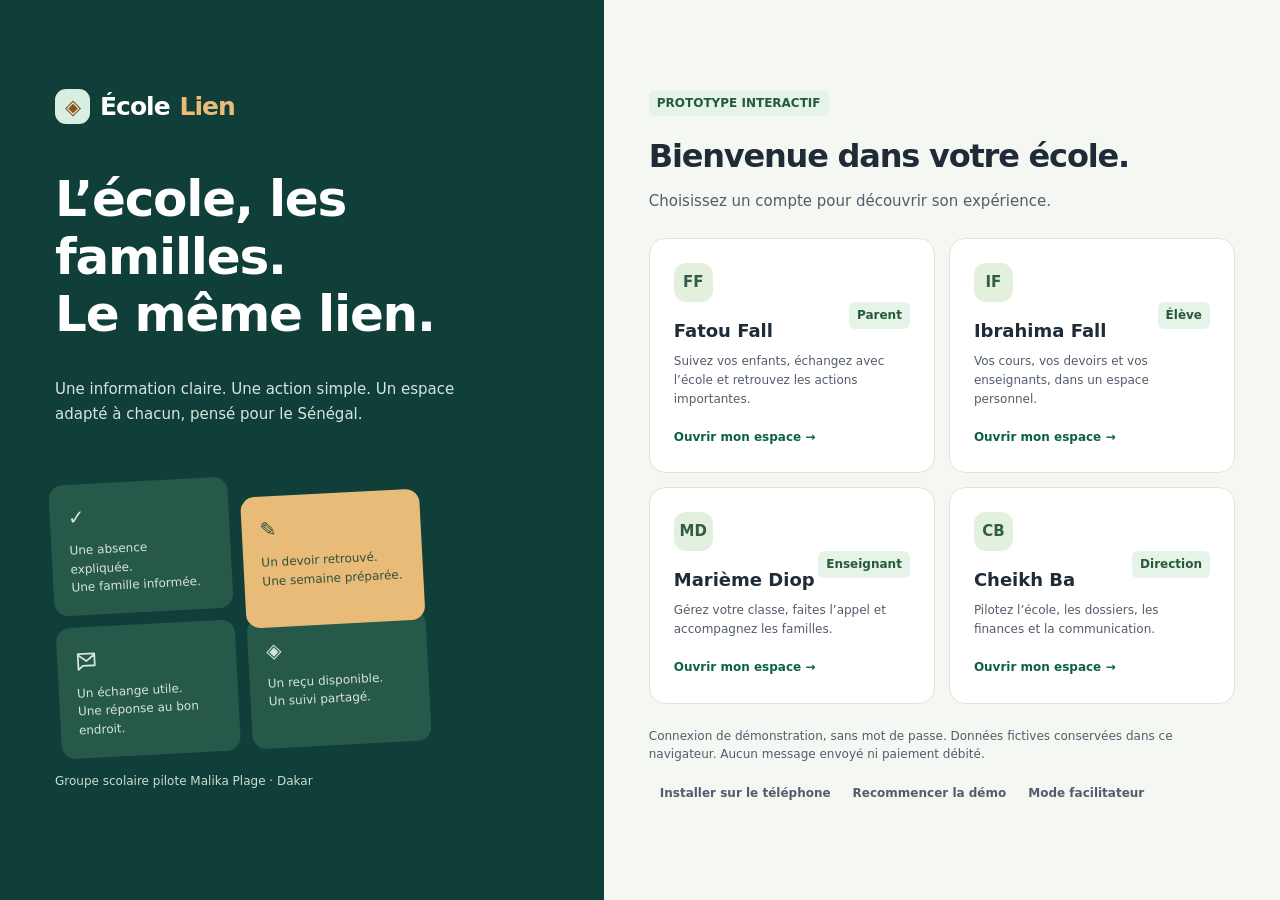
==== commit 5500d305: "Align the prototype with Senegal's school system - Élémentaire (CM2): grades out of 10 by trimester," ====
--- a/app.html
+++ b/app.html
@@ -1 +1 @@
-<!doctype html><html lang="fr"><head><meta charset="utf-8"><meta name="robots" content="noindex, nofollow"><meta name="viewport" content="width=device-width,initial-scale=1,viewport-fit=cover"><meta name="theme-color" content="#0f5149"><meta name="description" content="ÉcoleLien, prototype de communication scolaire pour le Sénégal. Espaces parents, élèves, enseignants et direction."><title>ÉcoleLien · Votre école au quotidien</title><link rel="stylesheet" href="app.css"><link rel="stylesheet" href="screens.css"><link rel="stylesheet" href="readability.css?v=2"><link rel="stylesheet" href="pilot.css?v=3"><link rel="stylesheet" href="merge.css?v=4"><link rel="manifest" href="manifest.webmanifest"><link rel="apple-touch-icon" href="icon-192.png"></head><body><div id="root"></div><dialog id="modal"></dialog><div id="toast" role="status" hidden></div><script src="app.js"></script><script src="screens.js"></script><script src="location.js"></script><script src="pwa.js"></script><script src="merge.js?v=4"></script></body></html>
+<!doctype html><html lang="fr"><head><meta charset="utf-8"><meta name="robots" content="noindex, nofollow"><meta name="viewport" content="width=device-width,initial-scale=1,viewport-fit=cover"><meta name="theme-color" content="#0f5149"><meta name="description" content="ÉcoleLien, prototype de communication scolaire pour le Sénégal. Espaces parents, élèves, enseignants et direction."><title>ÉcoleLien · Votre école au quotidien</title><link rel="stylesheet" href="app.css"><link rel="stylesheet" href="screens.css"><link rel="stylesheet" href="readability.css?v=2"><link rel="stylesheet" href="pilot.css?v=3"><link rel="stylesheet" href="merge.css?v=4"><link rel="stylesheet" href="live.css?v=5"><link rel="manifest" href="manifest.webmanifest"><link rel="apple-touch-icon" href="icon-192.png"></head><body><div id="root"></div><dialog id="modal"></dialog><div id="toast" role="status" hidden></div><script src="senegal.js?v=6"></script><script src="app.js"></script><script src="screens.js"></script><script src="location.js"></script><script src="pwa.js"></script><script src="merge.js?v=4"></script><script src="config.js?v=5"></script><script src="live.js?v=5"></script></body></html>
--- a/merge.css
+++ b/merge.css
@@ -50,3 +50,6 @@
 .attendance-person:has(button[aria-pressed="true"][aria-label$=": En retard"]){background:#fdf3dd;border-radius:10px;padding-left:10px;padding-right:6px}
 .attendance-person:has(button[aria-pressed="true"]) small{font-weight:700;color:#7a2e21}
 .doc-internal{font-size:12px;color:#525d6b;font-style:italic}
+
+.sn-note{margin:0 0 14px;font-size:13.5px;line-height:1.5}
+.sn-event .datebox strong{font-size:13px}
--- a/live.css
+++ b/live.css
@@ -0,0 +1,27 @@
+/* ÉcoleLien · en ligne : pastille de salle, panneau facilitateur (salle + séance) */
+.live-pill{position:fixed;right:10px;top:calc(70px + env(safe-area-inset-top));z-index:60;display:inline-flex;align-items:center;gap:7px;padding:6px 11px;border-radius:999px;border:1px solid #cfe0d6;background:#fff;color:#0b6049;font:600 11.5px/1 system-ui,-apple-system,"Segoe UI",Roboto,sans-serif;box-shadow:0 6px 18px #0f2a2222;cursor:pointer}
+.live-pill .dot{width:8px;height:8px;border-radius:50%;background:#1d8a55;box-shadow:0 0 0 3px #1d8a5530}
+.live-pill.connecting .dot,.live-pill.retry .dot{background:#b37a35;box-shadow:0 0 0 3px #b37a3530;animation:lv-blink 1s infinite}
+.live-pill.error{color:#a8402f;border-color:#e3b3a8}.live-pill.error .dot{background:#a8402f;box-shadow:none}
+@keyframes lv-blink{50%{opacity:.35}}
+@media (prefers-reduced-motion:reduce){.live-pill .dot{animation:none!important}}
+/* inside the app: sits under the demo strip instead of floating */
+.live-pill[data-inline]{position:static;transform:none;margin:-4px 0 12px;box-shadow:none}
+body.vue-theme-dark .live-pill{background:#1f2724;border-color:#34413b;color:#9fd8bd}
+
+.lv-panel{margin:8px 0 6px;padding:8px 0 0;border-top:1px dashed #e6cfa4;display:flex;flex-direction:column;gap:8px}
+.lv-row{display:flex;flex-wrap:wrap;align-items:center;justify-content:space-between;gap:8px}
+.lv-row small{display:block;font-size:11.5px;opacity:.85;margin-top:2px;line-height:1.4}
+.lv-btns{display:flex;flex-wrap:wrap;gap:6px}
+.lv-btns .small,.lv-link{background:#fff;border:1px solid #e6cfa4;color:#5b4216;border-radius:9px;padding:7px 11px;font-size:12.5px;font-weight:600;text-decoration:none;min-height:34px;display:inline-flex;align-items:center}
+.lv-btns .small.primary{background:#0b6049;border-color:#0b6049;color:#fff}
+.lv-btns .small.ok{background:#1d6b45;border-color:#1d6b45;color:#fff}
+.lv-tasks{list-style:none;margin:0;padding:0;display:flex;flex-direction:column;gap:6px}
+.lv-tasks li{display:flex;flex-wrap:wrap;align-items:center;justify-content:space-between;gap:6px;padding:7px 8px;background:#fff;border:1px solid #f0dfbf;border-radius:10px;line-height:1.35}
+.lv-tasks li b{color:#b37a35;margin-right:4px}
+.lv-st{display:inline-block;margin-left:6px;font-size:11px;font-weight:700;padding:2px 8px;border-radius:999px;background:#e5f3ea;color:#1d6b45}
+.lv-st.aide{background:#fdf3dd;color:#8a5a12}.lv-st.echec{background:#fbeae6;color:#a8402f}
+.ss-scale{border:0;padding:0;margin:0 0 12px;display:flex;flex-wrap:wrap;gap:6px}
+.ss-scale legend{font-weight:600;margin-bottom:6px;width:100%}
+.ss-scale label{display:inline-flex;align-items:center;gap:4px;padding:8px 12px;border:1px solid #dfe7dc;border-radius:10px;min-height:44px}
+.live-link{word-break:break-all;font-size:13px;background:#f5f7f3;padding:10px;border-radius:10px}
